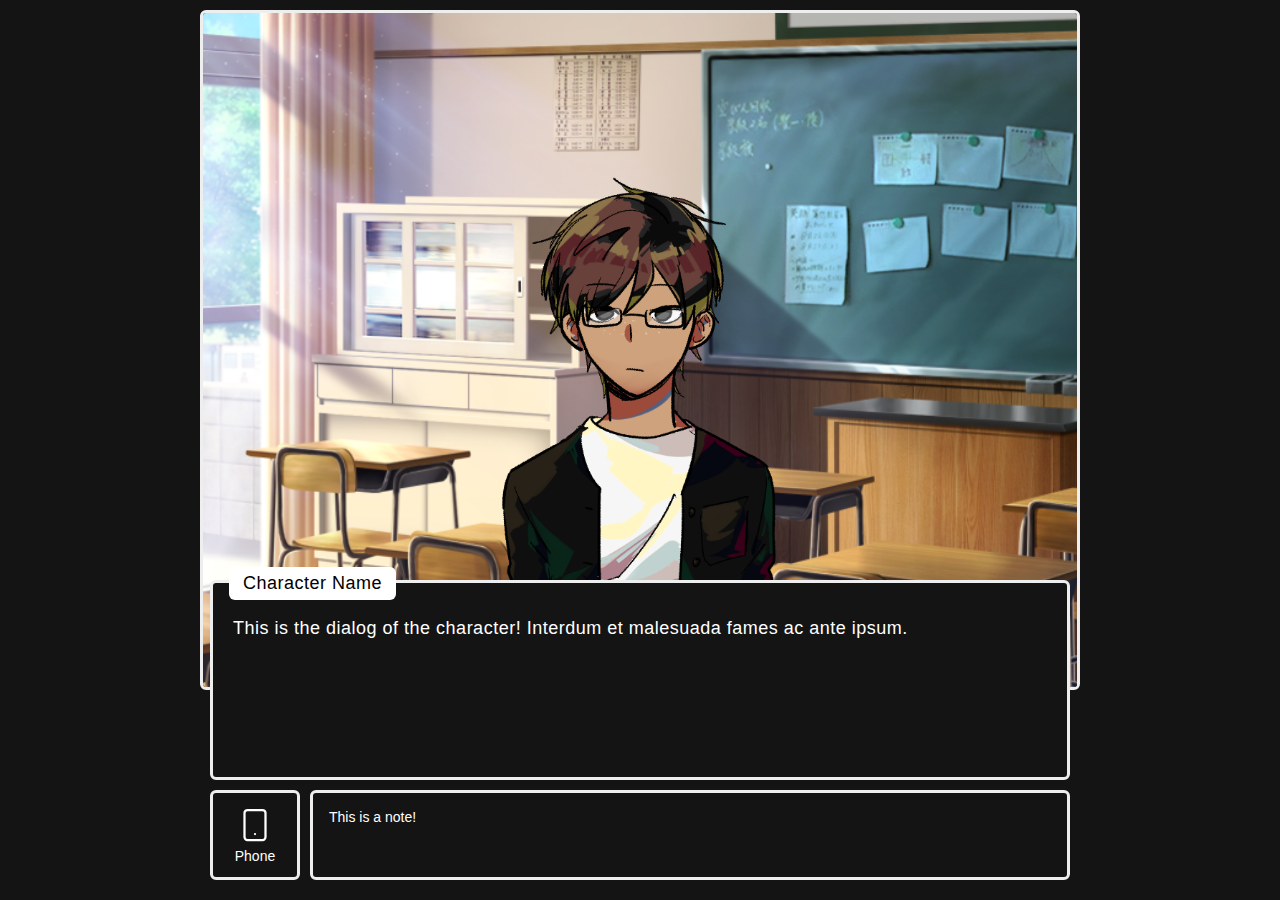
==== index.html @ 7c64e093 "Upload test" ====
<!DOCTYPE html>
<html lang="en">

<head>
    <meta charset="UTF-8">
    <meta http-equiv="X-UA-Compatible" content="IE=edge">
    <meta name="viewport" content="width=device-width, initial-scale=1.0">
    <title>Document</title>
    <meta name="description" content="Put your description here.">
    <link href="./creatoper.css" rel="stylesheet">

    <link href="./style.css" rel="stylesheet">
</head>

<body style="background: var(--bg-color);">

    <div class="main">
        <div class="game-wrap">
            <div class="section-top">
                <img id="background-img" src="./assets/bg1.png">
                <img class="character-img" src="./assets/char1.png">
            </div>
            <div class="section-bot">
                <div class="dialog-wrap" onclick="userClick()">
                    <div id="character-name">
                        Character Name
                    </div>
                    <div id="dialog-text">
                        This is the dialog of the character! Interdum et malesuada fames ac ante ipsum.
                    </div>
                    <div id="choice-wrap">
                        <button id="choice-0" onclick="selectChoice(0)"></button>
                        <button id="choice-1" onclick="selectChoice(1)"></button>
                        <button id="choice-2" onclick="selectChoice(2)"></button>
                    </div>
                </div>
                <div class="sub-wrap">
                    <div class="phone">
                        <img class="phone-icon" src="./assets/feathericons/smartphone.svg">
                        <div class="phone-text">
                            Phone
                        </div>
                    </div>
                    <div class="note">
                        This is a note!
                    </div>
                </div>
            </div>
        </div>
    </div>


    <script src="./creatoper.js" defer></script>
    <script src="./creatoper.module.js" type="module" defer></script>

    <script src="./scripts.js" defer></script>
</body>

</html>
---- creatoper.css ----
/* creatoper.config.js */
:root {
    /* Text System */
    --font-size-p: 16px; /*p*/
    --font-size-h1: 28px; /*h1*/
    --font-size-h2: 24px; /*h2*/
    --font-size-h3: 20px; /*h3*/
    --font-size-h4: 16px; /*h4*/
    --font-size-h5: 12px; /*h5*/
    --font-size-h6: 10px; /*h6*/
    --font-size-mobile-p: 16px; /*p*/
    --font-size-mobile-h1: 28px; /*h1*/
    --font-size-mobile-h2: 22px; /*h2*/
    --font-size-mobile-h3: 20px; /*h3*/
    --font-size-mobile-h4: 18px; /*h4*/
    --font-size-mobile-h5: 16px; /*h5*/
    --font-size-mobile-h6: 14px; /*h6*/  
    /* Scroll To Top */
    --scrolltotop-size: 20px;
    --scrolltotop-color: #808080;
    --scrolltotop-hover-color: #000000;
    --scrolltotop-bottom-distance: 10px;
    --scrolltotop-right-margin: 10px;
    --scrolltotop-z-index: 100;
    --scrolltotop-border: none;
    --scrolltotop-outline: none;
    --scrolltotop-cursor: pointer;
    --scrolltotop-padding: 20px;
    --scrolltotop-background-color: transparent;
    /* Custom Scroll Bar */
    --scrollbar-width: 6px;
    --scrollbar-track-color: transparent;
    --scrollbar-thumb-color: #808080;
    --scrollbar-thumb-hover-color: #1b1b1b;
}

* {
    font-family: 'Roboto', sans-serif;
    box-sizing: border-box;
    scroll-behavior: smooth;
    padding: 0;
    margin: 0;
}
body {
    padding: 0;
    margin: 0;
    font-size: var(--font-size-p);

    color: var(--text-1);
    background: var(--background);
}
img {
    max-width: 100%;
}

/* ========== Dark Mode ========== */
body {
    transition: all ease 0.5s;
    --background: #eeeeee;
    --text-1: #202020;
    --text-2: #555555;
    --link: #000000;
    --accent: #009292;
    --code-color: #c74956;
    --svg-f: invert(0.0);
    /* --------------------------- */
    --border: 1px solid #d1d1d1;
    --border-2: 2px solid #d1d1d1;
}
body.darkmode {
    --background: #151515;
    --text-1: #dfdfdf;
    --text-2: #919191;
    --link: #eeeeee;
    --accent: #00d1d1;
    --code-color: #f0808b;
    --svg-f: invert(1.0);
    /* --------------------------- */
    --border: 1px solid #272727;
    --border-2: 2px solid #272727;
}
.darkmode-button {
    --drkbtn-w: 50px;
    --drkbtn-h: 26px;
    z-index: 1;
    position: relative;
    width: var(--drkbtn-w);
    height: var(--drkbtn-h);
    cursor: pointer;
} @media screen and (max-width: 768px) {
    .darkmode-button {
        --drkbtn-w: 72px;
        --drkbtn-h: 36px;
    }
}
.darkmode-button input[type="checkbox"] {
    position: relative;
    opacity: 0;
    left: 12px;
}
.darkmode-button span {
    position: absolute;
    top: 0px;
    right: 0px;
    bottom: 0px;
    left: 0px;
    overflow: hidden;
    background-color: #000000;
    border-radius: var(--drkbtn-h);
    transition: 0.2s ease background-color, 0.2s ease opacity;
}
.darkmode-button span:before,
.darkmode-button span:after {
    content: '';
    position: absolute;
    top: calc(var(--drkbtn-h)*0.15);
    width: calc(var(--drkbtn-h)*0.7);
    height: calc(var(--drkbtn-h)*0.7);
    border-radius: 50%;
    transition: 0.5s ease transform, 0.2s ease background-color;
}
.darkmode-button span:after {
    background-color: #ffffff;
    transform: translate(calc(var(--drkbtn-h)*0.15) ,0px);
    z-index: 0;
}
.darkmode-button input[type="checkbox"]:checked 
+ span:after {
    background-color: #000000;
    transform: translate(calc(var(--drkbtn-w) - var(--drkbtn-h)*0.85),0px);
}
.darkmode-button span:before {
    background-color: #000000;
    transform: translate(calc(var(--drkbtn-h)*-0.5), calc(var(--drkbtn-h)*-2));
    z-index: 1;
}
.darkmode-button input[type="checkbox"]:checked 
+ span:before {
    background-color: #ffffff;
    transform: translate(calc(var(--drkbtn-w) - var(--drkbtn-h)*1.15), calc(-0.25*var(--drkbtn-h)));
}
.darkmode-button input[type="checkbox"]:checked 
+ span {
    background-color: #ffffff;
}
.darkmode-button input[type="checkbox"]:active 
+ span {
    opacity: 0.5;
}
.darkmode-button label {
    color: transparent;
    font-size: 1px;
}


/* ========== Main Wrap ========== */
.main {
    width: 100%;
    margin: 0 auto;
} @media screen and (min-width: 768px) {
    .main {
        width: 900px;
    }
}


/* ========== RWD ========== */
row, .row {
    display: flex;
    flex-wrap: wrap;
    justify-content: start;
} @media screen and (min-width: 768px) {
    row, .row {
        flex-wrap: nowrap;
    }
}
col, col-1, col-2, col-3, col-4, col-5, col-6, col-7, col-8, col-9, col-10, col-11, col-12,
[class^="col"] {
    width: 100%;
} @media screen and (min-width: 768px) {
    col, .col {width: 100%}
    col-1, .col-1 {width: 8.33%;} 
    col-2, .col-2 {width: 16.66%;} 
    col-3, .col-3 {width: 25%;} 
    col-4, .col-4 {width: 33.33%;} 
    col-5, .col-5 {width: 41.66%;} 
    col-6, .col-6 {width: 50%;} 
    col-7, .col-7 {width: 58.33%;} 
    col-8, .col-8 {width: 66.66%;} 
    col-9, .col-9 {width: 75%;} 
    col-10, .col-10 {width: 83.33%;} 
    col-11, .col-11 {width: 91.66%;} 
    col-12, .col-12 {width: 100%;}
}

row, .row {
    background: antiquewhite;
    padding: 10px 0;
}
col, col-1, col-2, col-3, col-4, col-5, col-6, col-7, col-8, col-9, col-10, col-11, col-12,
[class^="col"] {
    background: rgb(204, 255, 202);
    padding: 5px 15px;
}



/* ========== Navigation ========== */
nav {
    z-index: 2;
    position: sticky;
    top: 0;
    background: antiquewhite;
    display: flex;
    align-items: center;
} 
nav .nav-title {
    margin-right: auto;
} 
nav .nav-button {
    position: relative;
    z-index: 11;
    display: block;
} @media screen and (min-width: 768px) {
    nav .nav-button {display: none;}    
}
nav .nav-links{
    top: -40px;
    z-index: 10;
    position: fixed;
    left: 0;
    width: 100%;
    height: 100%;
    visibility: hidden;
    opacity: 0.0;
    transition: all ease 0.3s;
} @media screen and (min-width: 768px) {
    nav .nav-links{
        position: relative;
        top: 0;
        left: 0;
        width: initial;
        height: initial;
        visibility: visible;
        opacity: 1.0;
    }
}
nav .nav-display {
    visibility: visible;
    opacity: 1.0;
    top: 0;
}
nav .nav-bg {
    width: 100%;
    height: 100%;
    z-index: -1;
    position: absolute;
    background: pink;
}
nav .nav-close {
    background: green;
}
@media screen and (min-width: 768px) {
    nav .nav-bg,
    nav .nav-close {
        display: none;
    }
}
nav .nav-content {
    display: flex;
    flex-direction: column;
    /* gap: 8px; */
    background: cadetblue;
} @media screen and (min-width: 768px) {
    nav .nav-content {
        flex-direction: row;
    }
}
nav .nav-content a {
    background: khaki;
    padding: 5px 12px;
    transition: all ease 0.3s;
} nav .nav-content a:hover {
    background: rgb(143, 240, 140);
}
nav .nav-sub-wrap {
    background: aquamarine;
    display: flex;
}
nav .nav-sub {
    z-index: 1;
    position: relative;
}
nav .nav-sub-links {
    position: absolute;
    top: -100%;
    padding-top: 36px;
    background: yellow;
    visibility: hidden;
    opacity: 0.0;
    display: flex;
    gap: 4px;
    flex-direction: column;
    transition: all ease 0.3s;
}
.nav-sub:hover + .nav-sub-links,
.nav-sub-links:hover {
    visibility: visible;
    opacity: 1.0;
    top: 0;
}



/* ========== Modal Box ========== */
.modal {
    z-index: 10;
    position: fixed;
    top: 20px;
    left: 50px;
    width: 600px;
    height: 400px;
    visibility: hidden;
    opacity: 0;
    transition: all ease 0.3s;
}
.modal-display {
    /*   display: block; */
    visibility: visible;
    opacity: 1;
    top: 40px;
}
.modal > .modal-bg {
    width: 100%;
    height: 100%;
    z-index: -1;
    position: absolute;
    background: pink;
}
.modal > .modal-content {
    background: blue;
}
.modal > .modal-close {
    background: green;
}
  


/* ========== Text System ========== */
p {
    font-size: var(--font-size-p);
} h1 {
    font-size: var(--font-size-h1);
} h2 {
    font-size: var(--font-size-h2);
} h3 {
    font-size: var(--font-size-h3);
} h4 {
    font-size: var(--font-size-h4);
} h5 {
    font-size: var(--font-size-h5);
} h6 {
    font-size: var(--font-size-h6);
}
@media only screen and (max-width: 768px) {
    p {
        font-size: var(--font-size-mobile-p);
    } h1 {
        font-size: var(--font-size-mobile-h1);
    } h2 {
        font-size: var(--font-size-mobile-h2);
    } h3 {
        font-size: var(--font-size-mobile-h3);
    } h4 {
        font-size: var(--font-size-mobile-h4);
    } h5 {
        font-size: var(--font-size-mobile-h5);
    } h6 {
        font-size: var(--font-size-mobile-h6);
    }
}

/* ========== Scroll to top ========== */
#scrolltotop {
    font-size: var(--scrolltotop-size);
    visibility: hidden;
    opacity: 0.0;
    position: fixed;
    bottom: var(--scrolltotop-bottom-distance);
    right: var(--scrolltotop-right-margin);
    z-index: var(--scrolltotop-z-index);
    border: var(--scrolltotop-border);
    outline: var(--scrolltotop-outline);
    color: var(--scrolltotop-color);
    cursor: var(--scrolltotop-cursor);
    padding: var(--scrolltotop-padding);
    background-color: var(--scrolltotop-background-color);
    transition: all ease 0.3s;
} #scrolltotop:hover {
    color: var(--scrolltotop-hover-color);
}

/* ========== Custom Scroll Bar ========== */
::-webkit-scrollbar { width: var(--scrollbar-width); }
::-webkit-scrollbar-track { background: var(--scrollbar-track-color); }
::-webkit-scrollbar-thumb { background: var(--scrollbar-thumb-color); }
::-webkit-scrollbar-thumb:hover { background: var(--scrollbar-thumb-hover-color); }

/* ========== Just Display On Desktop/Mobile ========== */

.just-display-on-desktop {
    display: block;
} @media only screen and (max-width: 768px) {
    .just-display-on-desktop {
        display: none;
    }
}
.just-display-on-mobile {
    display: block;
} @media only screen and (min-width: 768px) {
    .just-display-on-mobile {
        display: none;
    }
}

/* ========== Anti-copy ========== */
.anti-copy {
    -webkit-user-select: none;
    -khtml-user-select: none;
    -moz-user-select: none;
    -ms-user-select: none;
    -o-user-select: none;
    user-select: none;
    pointer-events: none;
}
---- style.css ----
* {
    --pd-1: 20px;
    --pd-2: 10px;
    --phone-btn-size: 90px;
    --dialog-h: 200px;
    --border: 3px solid #eeeeee;
    --border-radius: 6px;
    --char-img-size: calc(45vh + 2vw);
    --bg-color: #141414;
}

body {
    color: #ffffff;
    font-size: 18px;
}

.game-wrap {
    position: relative;
    height: 100vh;
    width: 100%;
    overflow: hidden;
}


.section-top {
    position: relative;
    width: 100%;
    height: calc(100vh - var(--pd-1) - var(--pd-2) - var(--dialog-h)/2 - var(--phone-btn-size));
}
.character-img {
    position: absolute;
    bottom: calc(var(--dialog-h)/2);
    left: calc(50% - var(--char-img-size)/2);
    max-width: var(--char-img-size);
}
#background-img {
    height: 100%;
    width: calc(100% - 2*var(--pd-2));
    object-fit: cover;
    border: var(--border);
    border-radius: var(--border-radius);
    margin: var(--pd-2);
}


.section-bot {
    position: absolute;
    bottom: 0;
    left: 0;
    width: 100%;
    padding: 0 var(--pd-1) var(--pd-1) var(--pd-1);
}
.dialog-wrap {
    cursor: pointer;
    background: var(--bg-color);
    position: relative;
    height: var(--dialog-h);
    margin-bottom: var(--pd-2);
    border: var(--border);
    border-radius: var(--border-radius);
}
.dialog-wrap #character-name {
    position: absolute;
    top: -16px;
    left: 16px;
    padding: 6px 14px;
    border-radius: var(--border-radius);
    background: #ffffff;
    color: #000000;
    letter-spacing: 0.5px;
}
.dialog-wrap #dialog-text {
    margin: 32px 20px 0 20px;
    line-height: 1.5;
    letter-spacing: 0.5px;
    user-select: none;
}
.dialog-wrap #choice-wrap {
    cursor: default;
    background: #000000c2;
    position: fixed;
    top: 0;
    left: 0;
    width: 100%;
    height: 100%;
    display: none;
    flex-direction: column;
    justify-content: center;
    padding: var(--pd-1);
}
.dialog-wrap #choice-wrap [id^="choice-"] {
    cursor: pointer;
    background: var(--bg-color);
    color: #ffffff;
    font-size: 18px;
    padding: 16px 12px;
    margin: 8px 0;
    outline: none;
    border: var(--border);
    border-radius: var(--border-radius);
    display: none;
    user-select: none;
} @media screen and (min-width: 768px) {
    .dialog-wrap #choice-wrap [id^="choice-"] {
        max-width: 768px;
        position: relative;
        left: calc(50% - 768px/2);
    }
}

.sub-wrap {
    display: flex;
    gap: var(--pd-2);
}
.sub-wrap .phone {
    height: var(--phone-btn-size);
    width: var(--phone-btn-size);
    border: var(--border);
    border-radius: var(--border-radius);
}
.sub-wrap .note {
    font-size: 14px;
    height: var(--phone-btn-size);
    flex-grow: 1;
    border: var(--border);
    border-radius: var(--border-radius);
    padding: 16px 16px;
}
.sub-wrap .phone-icon {
    margin-top: 14px;
    margin-left: calc(var(--phone-btn-size)/2 - 21px);
    user-select: none;
}
.sub-wrap .phone-text {
    font-size: 14px;
    text-align: center;
}
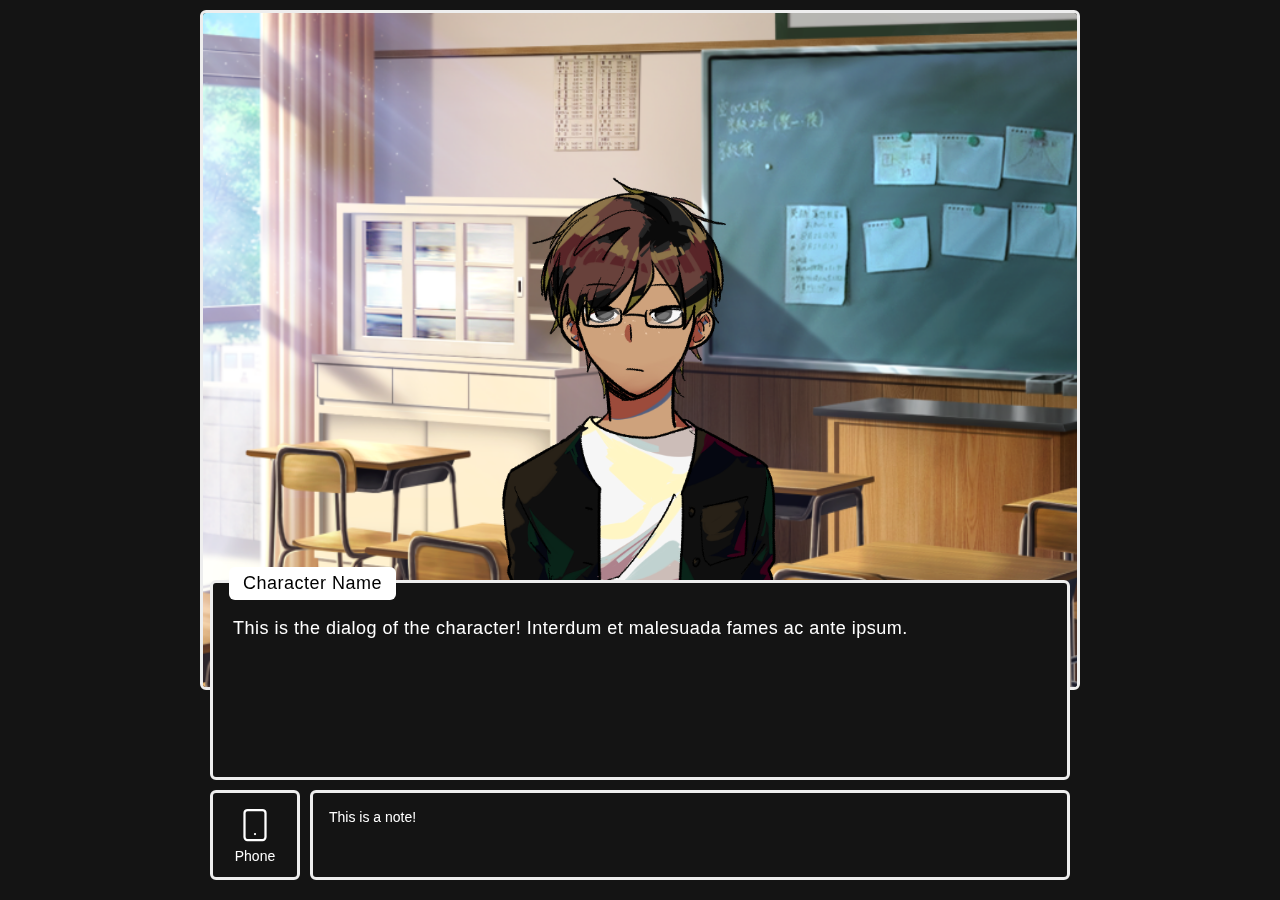
==== commit c96c82d7: "test" ====
--- a/index.html
+++ b/index.html
@@ -14,40 +14,43 @@
 
 <body style="background: var(--bg-color);">
 
-    <div class="main">
-        <div class="game-wrap">
-            <div class="section-top">
-                <img id="background-img" src="./assets/bg1.png">
-                <img class="character-img" src="./assets/char1.png">
-            </div>
-            <div class="section-bot">
-                <div class="dialog-wrap" onclick="userClick()">
-                    <div id="character-name">
-                        Character Name
-                    </div>
-                    <div id="dialog-text">
-                        This is the dialog of the character! Interdum et malesuada fames ac ante ipsum.
-                    </div>
-                    <div id="choice-wrap">
-                        <button id="choice-0" onclick="selectChoice(0)"></button>
-                        <button id="choice-1" onclick="selectChoice(1)"></button>
-                        <button id="choice-2" onclick="selectChoice(2)"></button>
-                    </div>
+    <div class="main-wrap">
+        <div class="main">
+            <div class="game-wrap">
+                <div class="section-top">
+                    <img id="background-img" src="./assets/bg1.png">
+                    <img class="character-img" src="./assets/char1.png">
                 </div>
-                <div class="sub-wrap">
-                    <div class="phone">
-                        <img class="phone-icon" src="./assets/feathericons/smartphone.svg">
-                        <div class="phone-text">
-                            Phone
+                <div class="section-bot">
+                    <div class="dialog-wrap" onclick="userClick()">
+                        <div id="character-name">
+                            Character Name
+                        </div>
+                        <div id="dialog-text">
+                            This is the dialog of the character! Interdum et malesuada fames ac ante ipsum.
+                        </div>
+                        <div id="choice-wrap">
+                            <button id="choice-0" onclick="selectChoice(0)"></button>
+                            <button id="choice-1" onclick="selectChoice(1)"></button>
+                            <button id="choice-2" onclick="selectChoice(2)"></button>
                         </div>
                     </div>
-                    <div class="note">
-                        This is a note!
+                    <div class="sub-wrap">
+                        <div class="phone">
+                            <img class="phone-icon" src="./assets/feathericons/smartphone.svg">
+                            <div class="phone-text">
+                                Phone
+                            </div>
+                        </div>
+                        <div class="note">
+                            This is a note!
+                        </div>
                     </div>
                 </div>
             </div>
         </div>
     </div>
+
 
 
     <script src="./creatoper.js" defer></script>
--- a/style.css
+++ b/style.css
@@ -12,6 +12,11 @@
 body {
     color: #ffffff;
     font-size: 18px;
+}
+
+.main-wrap {
+    position: fixed;
+    width: 100%;
 }
 
 .game-wrap {
@@ -110,7 +115,6 @@
 
 .sub-wrap {
     display: flex;
-    gap: var(--pd-2);
 }
 .sub-wrap .phone {
     height: var(--phone-btn-size);
@@ -125,6 +129,7 @@
     border: var(--border);
     border-radius: var(--border-radius);
     padding: 16px 16px;
+    margin-left: var(--pd-2);
 }
 .sub-wrap .phone-icon {
     margin-top: 14px;
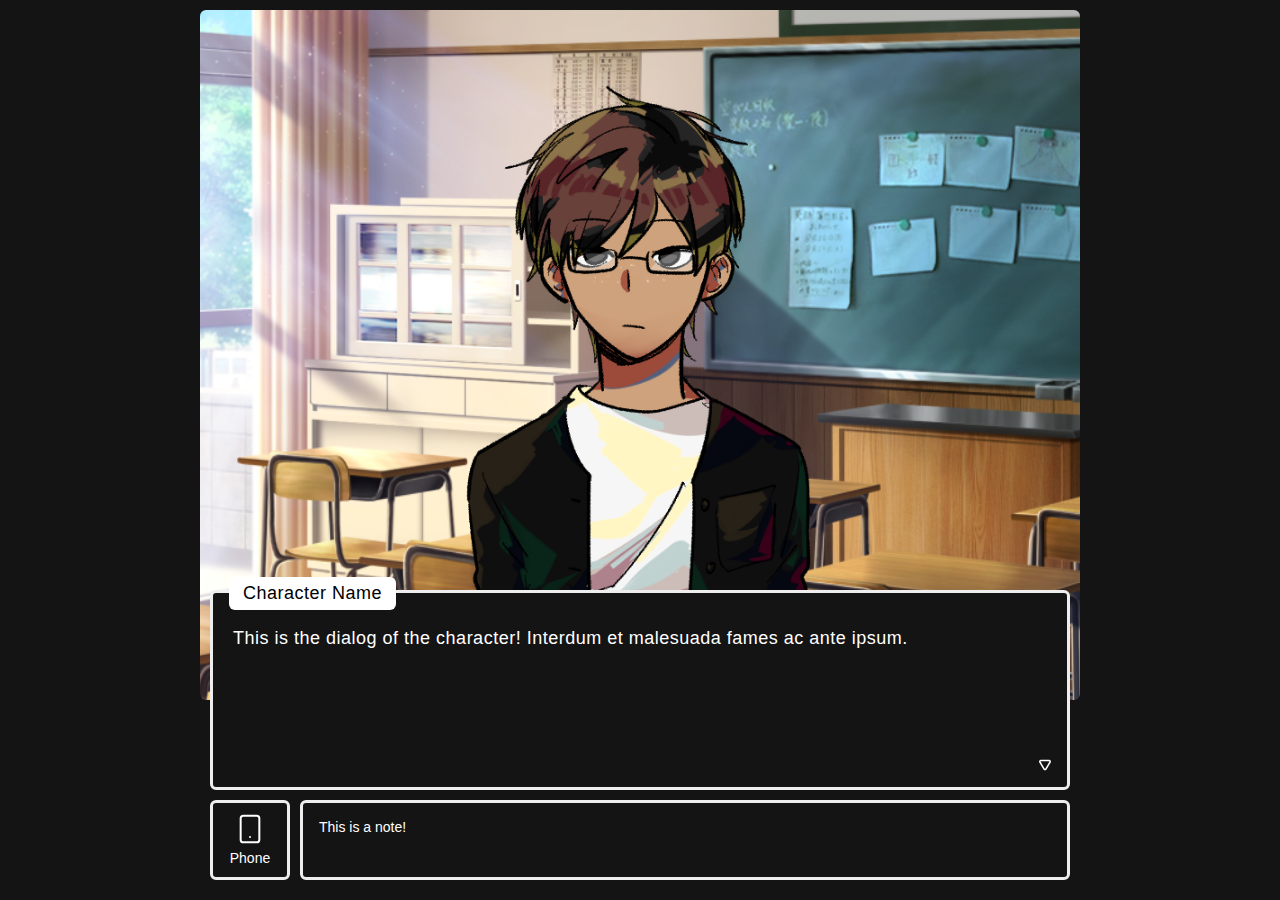
==== commit 1c9d0382: "test" ====
--- a/index.html
+++ b/index.html
@@ -4,7 +4,10 @@
 <head>
     <meta charset="UTF-8">
     <meta http-equiv="X-UA-Compatible" content="IE=edge">
-    <meta name="viewport" content="width=device-width, initial-scale=1.0">
+    <!-- <meta name="viewport" content="width=device-width, initial-scale=1.0"> -->
+    <!-- <meta name="viewport" content="width=device-width, initial-scale=1.0, maximum-scale=1.0, user-scalable=no" /> -->
+    <meta name="viewport"
+        content="user-scalable=no, initial-scale=1, maximum-scale=1, minimum-scale=1, width=device-width, height=device-height, target-densitydpi=device-dpi" />
     <title>Document</title>
     <meta name="description" content="Put your description here.">
     <link href="./creatoper.css" rel="stylesheet">
@@ -14,37 +17,36 @@
 
 <body style="background: var(--bg-color);">
 
-    <div class="main-wrap">
-        <div class="main">
-            <div class="game-wrap">
-                <div class="section-top">
-                    <img id="background-img" src="./assets/bg1.png">
-                    <img class="character-img" src="./assets/char1.png">
+    <div class="main">
+        <div class="game-wrap">
+            <div class="section-top">
+                <img id="background-img" src="./assets/bg1.png">
+                <img class="character-img" src="./assets/char1.png">
+            </div>
+            <div class="section-bot">
+                <div class="dialog-wrap" onclick="userClick()">
+                    <div id="character-name">
+                        Character Name
+                    </div>
+                    <div id="dialog-text">
+                        This is the dialog of the character! Interdum et malesuada fames ac ante ipsum.
+                    </div>
+                    <div id="choice-wrap">
+                        <button id="choice-0" onclick="selectChoice(0)"></button>
+                        <button id="choice-1" onclick="selectChoice(1)"></button>
+                        <button id="choice-2" onclick="selectChoice(2)"></button>
+                    </div>
+                    <img id="triangle-icon" src="./assets/feathericons/triangle.svg">
                 </div>
-                <div class="section-bot">
-                    <div class="dialog-wrap" onclick="userClick()">
-                        <div id="character-name">
-                            Character Name
-                        </div>
-                        <div id="dialog-text">
-                            This is the dialog of the character! Interdum et malesuada fames ac ante ipsum.
-                        </div>
-                        <div id="choice-wrap">
-                            <button id="choice-0" onclick="selectChoice(0)"></button>
-                            <button id="choice-1" onclick="selectChoice(1)"></button>
-                            <button id="choice-2" onclick="selectChoice(2)"></button>
+                <div class="sub-wrap">
+                    <div class="phone">
+                        <img class="phone-icon" src="./assets/feathericons/smartphone.svg">
+                        <div class="phone-text">
+                            Phone
                         </div>
                     </div>
-                    <div class="sub-wrap">
-                        <div class="phone">
-                            <img class="phone-icon" src="./assets/feathericons/smartphone.svg">
-                            <div class="phone-text">
-                                Phone
-                            </div>
-                        </div>
-                        <div class="note">
-                            This is a note!
-                        </div>
+                    <div class="note">
+                        This is a note!
                     </div>
                 </div>
             </div>
--- a/style.css
+++ b/style.css
@@ -1,12 +1,18 @@
 * {
     --pd-1: 20px;
     --pd-2: 10px;
-    --phone-btn-size: 90px;
+    --phone-btn-size: 80px;
     --dialog-h: 200px;
     --border: 3px solid #eeeeee;
     --border-radius: 6px;
-    --char-img-size: calc(45vh + 2vw);
     --bg-color: #141414;
+    --mobile-browser-fix: 80px;
+    --section-top-h: calc(100vh - var(--pd-1) - var(--pd-2) - var(--dialog-h)/2 - var(--phone-btn-size));
+    --char-img-size: calc(-50px + var(--section-top-h) - var(--dialog-h)/2 - var(--mobile-browser-fix));
+} @media screen and (min-width: 768px) {
+    * {
+        --char-img-size: calc(-50px + var(--section-top-h) - var(--dialog-h)/2);
+    }
 }
 
 body {
@@ -14,37 +20,43 @@
     font-size: 18px;
 }
 
-.main-wrap {
-    position: fixed;
-    width: 100%;
-}
-
 .game-wrap {
     position: relative;
-    height: 100vh;
+    height: calc(100vh - var(--mobile-browser-fix));
     width: 100%;
     overflow: hidden;
+}  @media screen and (min-width: 768px) {
+    .game-wrap {
+        height: calc(100vh);
+    }
 }
 
 
 .section-top {
     position: relative;
     width: 100%;
-    height: calc(100vh - var(--pd-1) - var(--pd-2) - var(--dialog-h)/2 - var(--phone-btn-size));
+    height: calc( -1*var(--mobile-browser-fix) + var(--section-top-h));
+} @media screen and (min-width: 768px) {
+    .section-top  {
+        height: var(--section-top-h);
+    }
 }
 .character-img {
     position: absolute;
     bottom: calc(var(--dialog-h)/2);
     left: calc(50% - var(--char-img-size)/2);
     max-width: var(--char-img-size);
+    user-select: none;
 }
 #background-img {
     height: 100%;
     width: calc(100% - 2*var(--pd-2));
     object-fit: cover;
-    border: var(--border);
+    /* border: var(--border); */
     border-radius: var(--border-radius);
     margin: var(--pd-2);
+    user-select: none;
+    transition: all ease 0.3s;
 }
 
 
@@ -73,6 +85,7 @@
     background: #ffffff;
     color: #000000;
     letter-spacing: 0.5px;
+    user-select: none;
 }
 .dialog-wrap #dialog-text {
     margin: 32px 20px 0 20px;
@@ -81,6 +94,7 @@
     user-select: none;
 }
 .dialog-wrap #choice-wrap {
+    z-index: 1;
     cursor: default;
     background: #000000c2;
     position: fixed;
@@ -88,10 +102,13 @@
     left: 0;
     width: 100%;
     height: 100%;
-    display: none;
+    visibility: hidden;
+    opacity: 0;
+    display: flex;
     flex-direction: column;
     justify-content: center;
     padding: var(--pd-1);
+    transition: all ease 1.5s;
 }
 .dialog-wrap #choice-wrap [id^="choice-"] {
     cursor: pointer;
@@ -103,14 +120,40 @@
     outline: none;
     border: var(--border);
     border-radius: var(--border-radius);
-    display: none;
+    opacity: 0;
     user-select: none;
-} @media screen and (min-width: 768px) {
+    transition: all ease 0.3s;
+} .dialog-wrap #choice-wrap [id^="choice-"]:hover {
+    background: #ffffff;
+    color: #000000;
+} .dialog-wrap #choice-wrap [id^="choice-"]:active {
+    color: #ffe600;
+}
+@media screen and (min-width: 768px) {
     .dialog-wrap #choice-wrap [id^="choice-"] {
         max-width: 768px;
         position: relative;
         left: calc(50% - 768px/2);
     }
+}
+.dialog-wrap #triangle-icon {
+    z-index: 0;
+    transform: rotate(180deg);
+    height: 12px;
+    position: absolute;
+    bottom: 16px;
+    right: 16px;
+    user-select: none;
+    animation-name: triangle-anim;
+    animation-duration: 2s;
+    animation-iteration-count: infinite;
+    animation-timing-function: ease;
+}
+@keyframes triangle-anim {
+    0%   {bottom: 16px;}
+    80%  {bottom: 16px;}
+    90%  {bottom: 22px;}
+    100% {bottom: 16px;}
 }
 
 .sub-wrap {
@@ -130,13 +173,16 @@
     border-radius: var(--border-radius);
     padding: 16px 16px;
     margin-left: var(--pd-2);
+    user-select: none;
 }
 .sub-wrap .phone-icon {
-    margin-top: 14px;
-    margin-left: calc(var(--phone-btn-size)/2 - 21px);
+    height: 32px;
+    margin-top: 10px;
+    margin-left: calc(var(--phone-btn-size)/2 - 19px);
     user-select: none;
 }
 .sub-wrap .phone-text {
     font-size: 14px;
     text-align: center;
+    user-select: none;
 }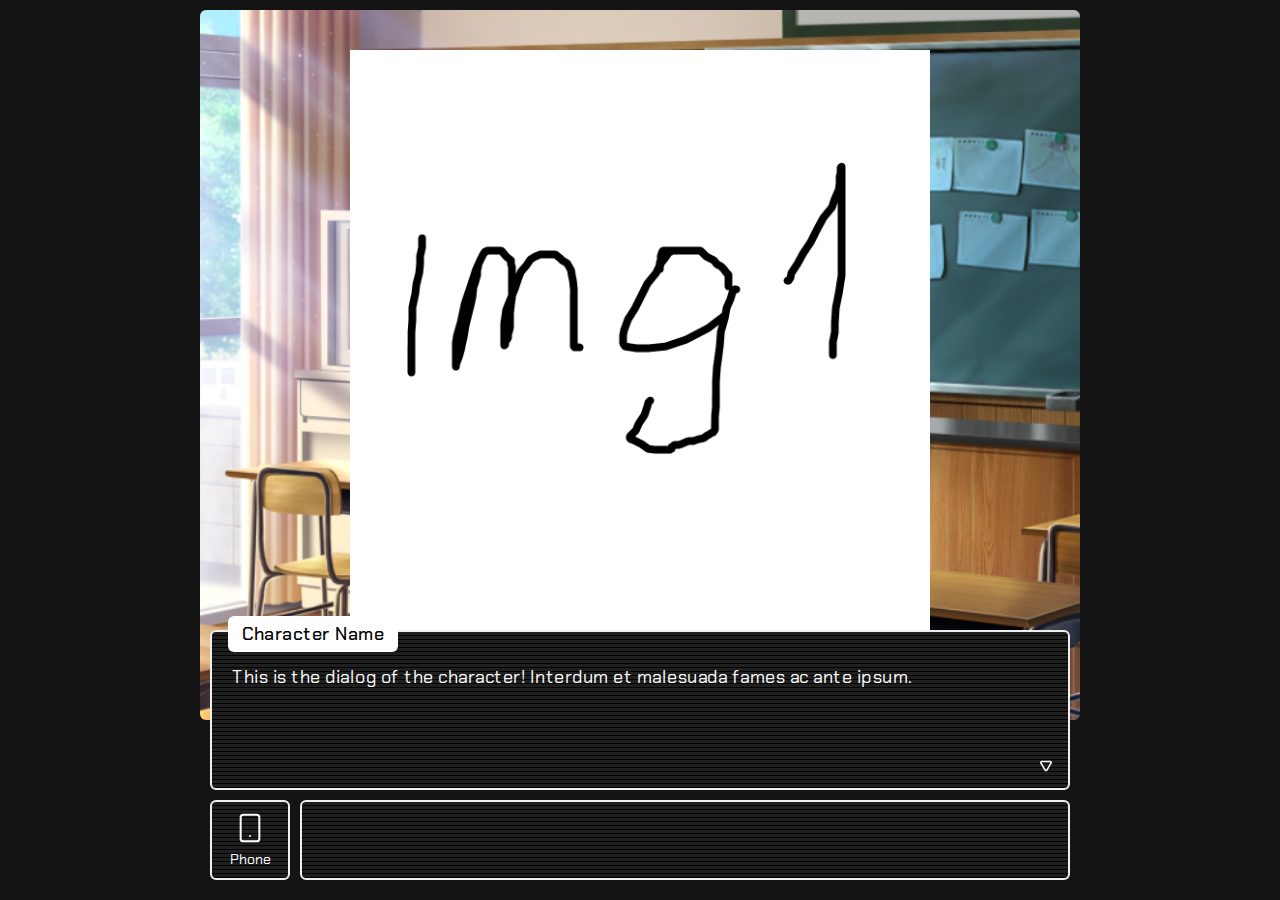
==== commit fc837b5e: "test" ====
--- a/index.html
+++ b/index.html
@@ -10,18 +10,24 @@
         content="user-scalable=no, initial-scale=1, maximum-scale=1, minimum-scale=1, width=device-width, height=device-height, target-densitydpi=device-dpi" />
     <title>Document</title>
     <meta name="description" content="Put your description here.">
+
+    <link
+        href="https://fonts.googleapis.com/css2?family=Chakra+Petch:ital,wght@0,300;0,400;0,500;0,600;0,700;1,300;1,400;1,500;1,600;1,700&amp;display=swap"
+        rel="stylesheet">
+
     <link href="./creatoper.css" rel="stylesheet">
 
     <link href="./style.css" rel="stylesheet">
 </head>
 
-<body style="background: var(--bg-color);">
+<body>
 
     <div class="main">
         <div class="game-wrap">
             <div class="section-top">
                 <img id="background-img" src="./assets/bg1.png">
-                <img class="character-img" src="./assets/char1.png">
+                <img id="character-img" src="./assets/char1.png">
+                <img id="event-img" src="./assets/img1.png">
             </div>
             <div class="section-bot">
                 <div class="dialog-wrap" onclick="userClick()">
@@ -44,9 +50,10 @@
                         <div class="phone-text">
                             Phone
                         </div>
+                        <div class="phone-text-fix"></div>
                     </div>
-                    <div class="note">
-                        This is a note!
+                    <div id="note">
+
                     </div>
                 </div>
             </div>
--- a/style.css
+++ b/style.css
@@ -1,9 +1,10 @@
 * {
+    font-family: "Chakra Petch", "Roboto" , monospace;
     --pd-1: 20px;
     --pd-2: 10px;
     --phone-btn-size: 80px;
-    --dialog-h: 200px;
-    --border: 3px solid #eeeeee;
+    --dialog-h: 160px;
+    --border: 2px solid #eeeeee;
     --border-radius: 6px;
     --bg-color: #141414;
     --mobile-browser-fix: 80px;
@@ -18,6 +19,7 @@
 body {
     color: #ffffff;
     font-size: 18px;
+    background: var(--bg-color);
 }
 
 .game-wrap {
@@ -41,12 +43,25 @@
         height: var(--section-top-h);
     }
 }
-.character-img {
+#character-img {
     position: absolute;
     bottom: calc(var(--dialog-h)/2);
     left: calc(50% - var(--char-img-size)/2);
     max-width: var(--char-img-size);
     user-select: none;
+}
+#event-img {
+    position: absolute;
+    bottom: calc(var(--dialog-h)/2);
+    left: 0;
+    width: 100%;
+    height: calc(var(--section-top-h) - var(--dialog-h)/2 - 50px);
+    object-fit: contain;
+    user-select: none;
+} @media screen and (max-width: 768px) {
+    #event-img {
+        height: calc(var(--section-top-h) - var(--dialog-h)/2 - 50px - var(--mobile-browser-fix));
+    }
 }
 #background-img {
     height: 100%;
@@ -75,8 +90,12 @@
     margin-bottom: var(--pd-2);
     border: var(--border);
     border-radius: var(--border-radius);
+
+    background-image: linear-gradient(180deg, #1f1f1f 37.50%, #000000 37.50%, #000000 50%, #1f1f1f 50%, #1f1f1f 87.50%, #000000 87.50%, #000000 100%);
+    background-size: 8.00px 8.00px;
 }
 .dialog-wrap #character-name {
+    font-weight: 500;
     position: absolute;
     top: -16px;
     left: 16px;
@@ -108,7 +127,7 @@
     flex-direction: column;
     justify-content: center;
     padding: var(--pd-1);
-    transition: all ease 1.5s;
+    transition: all ease 1s;
 }
 .dialog-wrap #choice-wrap [id^="choice-"] {
     cursor: pointer;
@@ -164,8 +183,11 @@
     width: var(--phone-btn-size);
     border: var(--border);
     border-radius: var(--border-radius);
-}
-.sub-wrap .note {
+    
+    background-image: linear-gradient(180deg, #1f1f1f 37.50%, #000000 37.50%, #000000 50%, #1f1f1f 50%, #1f1f1f 87.50%, #000000 87.50%, #000000 100%);
+    background-size: 8.00px 8.00px;
+}
+.sub-wrap #note {
     font-size: 14px;
     height: var(--phone-btn-size);
     flex-grow: 1;
@@ -173,16 +195,25 @@
     border-radius: var(--border-radius);
     padding: 16px 16px;
     margin-left: var(--pd-2);
-    user-select: none;
+    overflow-y: scroll;
+    overflow-x: hidden;
+    user-select: none;
+    
+    background-image: linear-gradient(180deg, #1f1f1f 37.50%, #000000 37.50%, #000000 50%, #1f1f1f 50%, #1f1f1f 87.50%, #000000 87.50%, #000000 100%);
+    background-size: 8.00px 8.00px;
 }
 .sub-wrap .phone-icon {
     height: 32px;
+    width: 100%;
     margin-top: 10px;
-    margin-left: calc(var(--phone-btn-size)/2 - 19px);
     user-select: none;
 }
 .sub-wrap .phone-text {
     font-size: 14px;
     text-align: center;
     user-select: none;
+}
+.sub-wrap .phone-text-fix {
+    height: 10px;
+    width: var(--phone-btn-size);
 }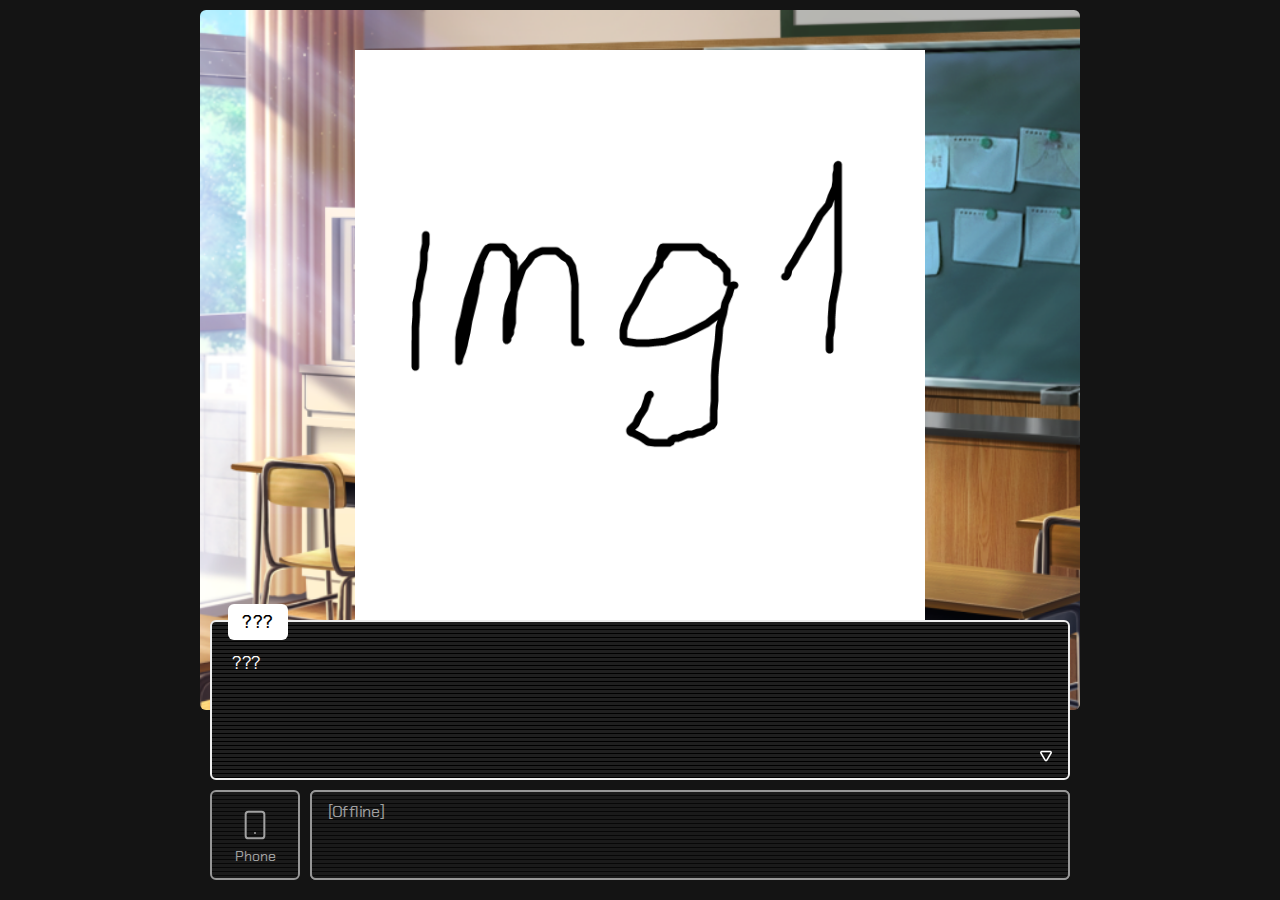
==== commit ef870282: "tesst" ====
--- a/index.html
+++ b/index.html
@@ -32,10 +32,10 @@
             <div class="section-bot">
                 <div class="dialog-wrap" onclick="userClick()">
                     <div id="character-name">
-                        Character Name
+                        ???
                     </div>
                     <div id="dialog-text">
-                        This is the dialog of the character! Interdum et malesuada fames ac ante ipsum.
+                        ???
                     </div>
                     <div id="choice-wrap">
                         <button id="choice-0" onclick="selectChoice(0)"></button>
@@ -45,15 +45,18 @@
                     <img id="triangle-icon" src="./assets/feathericons/triangle.svg">
                 </div>
                 <div class="sub-wrap">
-                    <div class="phone">
+                    <div class="phone" onclick="togglePhone()">
                         <img class="phone-icon" src="./assets/feathericons/smartphone.svg">
                         <div class="phone-text">
                             Phone
                         </div>
                         <div class="phone-text-fix"></div>
                     </div>
-                    <div id="note">
-
+                    <div id="note" class="note-css">
+                        [Online]
+                    </div>
+                    <div id="phone-off" class="note-css">
+                        [Offline]
                     </div>
                 </div>
             </div>
--- a/style.css
+++ b/style.css
@@ -2,7 +2,7 @@
     font-family: "Chakra Petch", "Roboto" , monospace;
     --pd-1: 20px;
     --pd-2: 10px;
-    --phone-btn-size: 80px;
+    --phone-btn-size: 90px;
     --dialog-h: 160px;
     --border: 2px solid #eeeeee;
     --border-radius: 6px;
@@ -22,6 +22,14 @@
     background: var(--bg-color);
 }
 
+a {
+    color: #ffe600;
+    transition: all ease 0.3s;
+    text-decoration: none;
+} a:hover {
+    text-decoration: underline;
+}
+
 .game-wrap {
     position: relative;
     height: calc(100vh - var(--mobile-browser-fix));
@@ -97,7 +105,7 @@
 .dialog-wrap #character-name {
     font-weight: 500;
     position: absolute;
-    top: -16px;
+    top: -18px;
     left: 16px;
     padding: 6px 14px;
     border-radius: var(--border-radius);
@@ -107,7 +115,7 @@
     user-select: none;
 }
 .dialog-wrap #dialog-text {
-    margin: 32px 20px 0 20px;
+    margin: 28px 20px 0 20px;
     line-height: 1.5;
     letter-spacing: 0.5px;
     user-select: none;
@@ -150,9 +158,9 @@
 }
 @media screen and (min-width: 768px) {
     .dialog-wrap #choice-wrap [id^="choice-"] {
-        max-width: 768px;
+        max-width: 700px;
         position: relative;
-        left: calc(50% - 768px/2);
+        left: calc(50% - 700px/2);
     }
 }
 .dialog-wrap #triangle-icon {
@@ -164,40 +172,54 @@
     right: 16px;
     user-select: none;
     animation-name: triangle-anim;
-    animation-duration: 2s;
+    animation-duration: 1.5s;
     animation-iteration-count: infinite;
     animation-timing-function: ease;
 }
 @keyframes triangle-anim {
     0%   {bottom: 16px;}
-    80%  {bottom: 16px;}
-    90%  {bottom: 22px;}
+    60%  {bottom: 16px;}
+    80%  {bottom: 22px;}
     100% {bottom: 16px;}
 }
 
+
+
+
 .sub-wrap {
+    opacity: 0.6;
     display: flex;
+    transition: all ease 0.5s;
+} .sub-wrap:hover {
+    opacity: 1;
 }
 .sub-wrap .phone {
     height: var(--phone-btn-size);
     width: var(--phone-btn-size);
     border: var(--border);
     border-radius: var(--border-radius);
+    cursor: pointer;
+    transition: all ease 0.2s;
     
     background-image: linear-gradient(180deg, #1f1f1f 37.50%, #000000 37.50%, #000000 50%, #1f1f1f 50%, #1f1f1f 87.50%, #000000 87.50%, #000000 100%);
     background-size: 8.00px 8.00px;
-}
-.sub-wrap #note {
-    font-size: 14px;
+} .sub-wrap .phone:hover {
+    filter: invert(1.0);
+}
+.sub-wrap .note-css {
+    color: #ffffff;
+    font-size: 16px;
+    /* font-weight: 300; */
+    line-height: 1.5;
     height: var(--phone-btn-size);
     flex-grow: 1;
     border: var(--border);
     border-radius: var(--border-radius);
-    padding: 16px 16px;
+    padding: 8px 16px;
     margin-left: var(--pd-2);
     overflow-y: scroll;
     overflow-x: hidden;
-    user-select: none;
+    /* user-select: none; */
     
     background-image: linear-gradient(180deg, #1f1f1f 37.50%, #000000 37.50%, #000000 50%, #1f1f1f 50%, #1f1f1f 87.50%, #000000 87.50%, #000000 100%);
     background-size: 8.00px 8.00px;
@@ -205,7 +227,7 @@
 .sub-wrap .phone-icon {
     height: 32px;
     width: 100%;
-    margin-top: 10px;
+    margin-top: 17px;
     user-select: none;
 }
 .sub-wrap .phone-text {
@@ -216,4 +238,13 @@
 .sub-wrap .phone-text-fix {
     height: 10px;
     width: var(--phone-btn-size);
+}
+
+.sub-wrap #phone-off {
+    visibility: visible;
+    opacity: 1;
+    position: absolute;
+    left: calc(2*var(--pd-2) + var(--phone-btn-size));
+    width: calc(100% - 5*var(--pd-2) - var(--phone-btn-size));
+    transition: all ease 0.3s;
 }